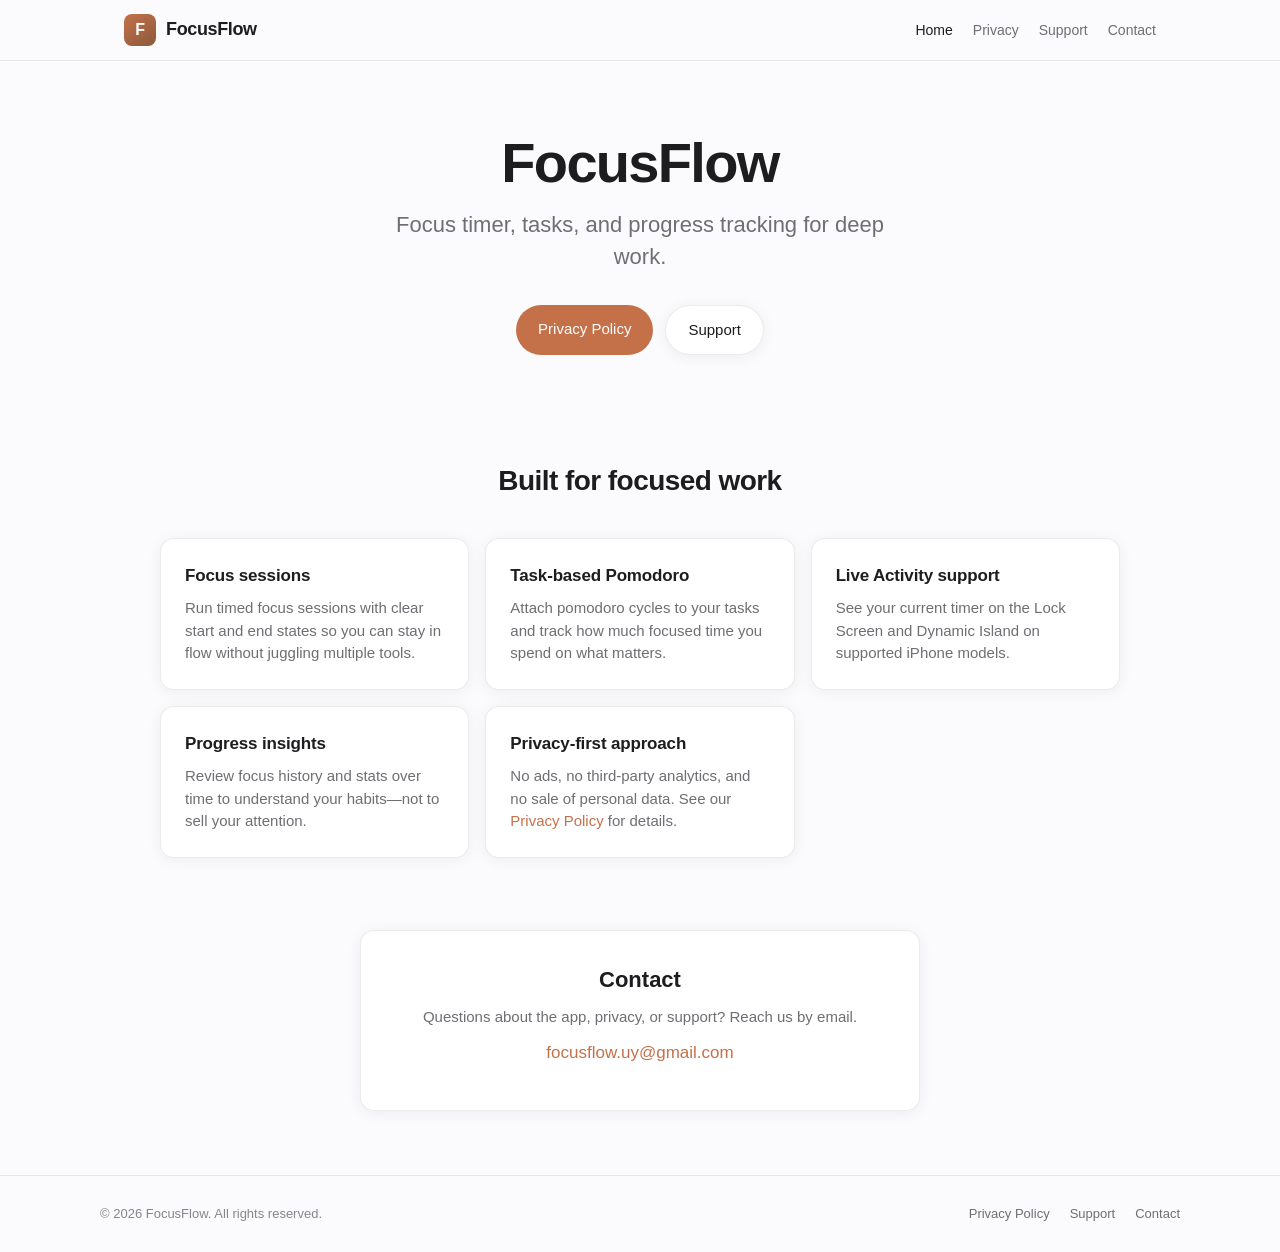
==== index.html @ f506c0c2 "Add FocusFlow public static website for GitHub Pages. Home, privacy, and support pages with shared C" ====
<!DOCTYPE html>
<html lang="en">
<head>
  <meta charset="UTF-8">
  <meta name="viewport" content="width=device-width, initial-scale=1.0">
  <meta name="description" content="FocusFlow — focus timer, tasks, and progress tracking for deep work.">
  <title>FocusFlow</title>
  <link rel="stylesheet" href="assets/style.css">
</head>
<body>
  <header class="site-header">
    <div class="header-inner">
      <a class="logo" href="index.html">
        <span class="logo-mark" aria-hidden="true">F</span>
        FocusFlow
      </a>
      <nav aria-label="Main">
        <ul>
          <li><a href="index.html" aria-current="page">Home</a></li>
          <li><a href="privacy.html">Privacy</a></li>
          <li><a href="support.html">Support</a></li>
          <li><a href="mailto:focusflow.uy@gmail.com">Contact</a></li>
        </ul>
      </nav>
    </div>
  </header>

  <main>
    <section class="hero container">
      <h1>FocusFlow</h1>
      <p class="tagline">Focus timer, tasks, and progress tracking for deep work.</p>
      <div class="hero-cta">
        <a class="btn btn-primary" href="privacy.html">Privacy Policy</a>
        <a class="btn btn-secondary" href="support.html">Support</a>
      </div>
    </section>

    <section class="section container" aria-labelledby="features-heading">
      <h2 id="features-heading" class="section-title">Built for focused work</h2>
      <div class="features">
        <article class="feature-card">
          <h3>Focus sessions</h3>
          <p>Run timed focus sessions with clear start and end states so you can stay in flow without juggling multiple tools.</p>
        </article>
        <article class="feature-card">
          <h3>Task-based Pomodoro</h3>
          <p>Attach pomodoro cycles to your tasks and track how much focused time you spend on what matters.</p>
        </article>
        <article class="feature-card">
          <h3>Live Activity support</h3>
          <p>See your current timer on the Lock Screen and Dynamic Island on supported iPhone models.</p>
        </article>
        <article class="feature-card">
          <h3>Progress insights</h3>
          <p>Review focus history and stats over time to understand your habits—not to sell your attention.</p>
        </article>
        <article class="feature-card">
          <h3>Privacy-first approach</h3>
          <p>No ads, no third-party analytics, and no sale of personal data. See our <a href="privacy.html">Privacy Policy</a> for details.</p>
        </article>
      </div>
    </section>

    <section class="container" aria-labelledby="contact-heading">
      <div class="contact-strip">
        <h2 id="contact-heading">Contact</h2>
        <p>Questions about the app, privacy, or support? Reach us by email.</p>
        <p class="email"><a href="mailto:focusflow.uy@gmail.com">focusflow.uy@gmail.com</a></p>
      </div>
    </section>
  </main>

  <footer class="site-footer">
    <div class="footer-inner">
      <p>© 2026 FocusFlow. All rights reserved.</p>
      <div class="footer-links">
        <a href="privacy.html">Privacy Policy</a>
        <a href="support.html">Support</a>
        <a href="mailto:focusflow.uy@gmail.com">Contact</a>
      </div>
    </div>
  </footer>
</body>
</html>
---- assets/style.css ----
/* FocusFlow — static site styles (system fonts, no external deps) */

:root {
  --bg: #fbfbfd;
  --bg-elevated: #ffffff;
  --text: #1d1d1f;
  --text-secondary: #6e6e73;
  --text-tertiary: #86868b;
  --accent: #c4714a;
  --accent-hover: #a85d3a;
  --border: rgba(0, 0, 0, 0.08);
  --shadow: 0 2px 16px rgba(0, 0, 0, 0.06);
  --radius: 14px;
  --max-width: 720px;
  --page-width: 1080px;
  --font: -apple-system, BlinkMacSystemFont, "SF Pro Text", "Segoe UI", Roboto, Helvetica, Arial, sans-serif;
  --font-display: -apple-system, BlinkMacSystemFont, "SF Pro Display", "Segoe UI", Roboto, Helvetica, Arial, sans-serif;
}

@media (prefers-color-scheme: dark) {
  :root {
    --bg: #000000;
    --bg-elevated: #1c1c1e;
    --text: #f5f5f7;
    --text-secondary: #a1a1a6;
    --text-tertiary: #6e6e73;
    --accent: #e8977a;
    --accent-hover: #f0a88a;
    --border: rgba(255, 255, 255, 0.1);
    --shadow: 0 2px 24px rgba(0, 0, 0, 0.4);
  }
}

*, *::before, *::after {
  box-sizing: border-box;
  margin: 0;
  padding: 0;
}

html {
  -webkit-text-size-adjust: 100%;
  scroll-behavior: smooth;
}

body {
  font-family: var(--font);
  font-size: 17px;
  line-height: 1.55;
  color: var(--text);
  background: var(--bg);
  min-height: 100vh;
  display: flex;
  flex-direction: column;
}

a {
  color: var(--accent);
  text-decoration: none;
}

a:hover {
  text-decoration: underline;
}

a:focus-visible {
  outline: 2px solid var(--accent);
  outline-offset: 3px;
  border-radius: 4px;
}

/* Header */
.site-header {
  position: sticky;
  top: 0;
  z-index: 100;
  background: color-mix(in srgb, var(--bg) 85%, transparent);
  backdrop-filter: saturate(180%) blur(20px);
  -webkit-backdrop-filter: saturate(180%) blur(20px);
  border-bottom: 1px solid var(--border);
}

.header-inner {
  max-width: var(--page-width);
  margin: 0 auto;
  padding: 14px 24px;
  display: flex;
  align-items: center;
  justify-content: space-between;
  gap: 16px;
}

.logo {
  display: flex;
  align-items: center;
  gap: 10px;
  font-family: var(--font-display);
  font-size: 18px;
  font-weight: 600;
  color: var(--text);
  text-decoration: none;
  letter-spacing: -0.02em;
}

.logo:hover {
  text-decoration: none;
  opacity: 0.85;
}

.logo-mark {
  width: 32px;
  height: 32px;
  border-radius: 8px;
  background: linear-gradient(145deg, var(--accent), #8b5a3c);
  display: flex;
  align-items: center;
  justify-content: center;
  color: #fff;
  font-size: 16px;
  font-weight: 700;
  flex-shrink: 0;
}

nav ul {
  list-style: none;
  display: flex;
  gap: 8px 20px;
  flex-wrap: wrap;
  justify-content: flex-end;
}

nav a {
  font-size: 14px;
  color: var(--text-secondary);
  text-decoration: none;
  padding: 6px 0;
}

nav a:hover,
nav a[aria-current="page"] {
  color: var(--text);
  text-decoration: none;
}

nav a[aria-current="page"] {
  font-weight: 500;
}

/* Main */
main {
  flex: 1;
  width: 100%;
}

.container {
  max-width: var(--page-width);
  margin: 0 auto;
  padding: 0 24px;
}

.container-narrow {
  max-width: var(--max-width);
  margin: 0 auto;
  padding: 0 24px;
}

/* Hero */
.hero {
  padding: 72px 0 56px;
  text-align: center;
}

.hero h1 {
  font-family: var(--font-display);
  font-size: clamp(40px, 8vw, 56px);
  font-weight: 700;
  letter-spacing: -0.03em;
  line-height: 1.08;
  margin-bottom: 16px;
}

.hero .tagline {
  font-size: clamp(19px, 3vw, 22px);
  color: var(--text-secondary);
  max-width: 520px;
  margin: 0 auto 32px;
  font-weight: 400;
  line-height: 1.45;
}

.hero-cta {
  display: flex;
  flex-wrap: wrap;
  gap: 12px;
  justify-content: center;
}

.btn {
  display: inline-block;
  padding: 12px 22px;
  border-radius: 980px;
  font-size: 15px;
  font-weight: 500;
  text-decoration: none;
  transition: background 0.2s, color 0.2s;
}

.btn-primary {
  background: var(--accent);
  color: #fff;
}

.btn-primary:hover {
  background: var(--accent-hover);
  text-decoration: none;
  color: #fff;
}

.btn-secondary {
  background: var(--bg-elevated);
  color: var(--text);
  border: 1px solid var(--border);
  box-shadow: var(--shadow);
}

.btn-secondary:hover {
  text-decoration: none;
  opacity: 0.9;
}

/* Feature grid */
.section {
  padding: 48px 0;
}

.section-title {
  font-family: var(--font-display);
  font-size: 28px;
  font-weight: 600;
  letter-spacing: -0.02em;
  text-align: center;
  margin-bottom: 36px;
}

.features {
  display: grid;
  grid-template-columns: repeat(auto-fit, minmax(260px, 1fr));
  gap: 16px;
  max-width: 960px;
  margin: 0 auto;
}

.feature-card {
  background: var(--bg-elevated);
  border: 1px solid var(--border);
  border-radius: var(--radius);
  padding: 24px;
  box-shadow: var(--shadow);
}

.feature-card h3 {
  font-family: var(--font-display);
  font-size: 17px;
  font-weight: 600;
  margin-bottom: 8px;
  letter-spacing: -0.01em;
}

.feature-card p {
  font-size: 15px;
  color: var(--text-secondary);
  line-height: 1.5;
}

/* Contact strip */
.contact-strip {
  margin: 24px auto 64px;
  max-width: 560px;
  text-align: center;
  padding: 32px 28px;
  background: var(--bg-elevated);
  border: 1px solid var(--border);
  border-radius: var(--radius);
  box-shadow: var(--shadow);
}

.contact-strip h2 {
  font-family: var(--font-display);
  font-size: 22px;
  font-weight: 600;
  margin-bottom: 8px;
}

.contact-strip p {
  color: var(--text-secondary);
  font-size: 15px;
  margin-bottom: 12px;
}

.contact-strip .email {
  font-size: 17px;
  font-weight: 500;
}

/* Legal / support content */
.page-header {
  padding: 56px 0 32px;
  border-bottom: 1px solid var(--border);
  margin-bottom: 40px;
}

.page-header h1 {
  font-family: var(--font-display);
  font-size: clamp(32px, 6vw, 40px);
  font-weight: 700;
  letter-spacing: -0.03em;
  margin-bottom: 8px;
}

.page-header .meta {
  font-size: 14px;
  color: var(--text-tertiary);
}

.legal-content {
  padding-bottom: 64px;
}

.legal-content h2 {
  font-family: var(--font-display);
  font-size: 22px;
  font-weight: 600;
  margin: 36px 0 12px;
  letter-spacing: -0.02em;
}

.legal-content h2:first-child {
  margin-top: 0;
}

.legal-content p,
.legal-content li {
  color: var(--text-secondary);
  font-size: 16px;
  margin-bottom: 12px;
}

.legal-content ul {
  margin: 0 0 16px 1.25em;
}

.legal-content li {
  margin-bottom: 8px;
}

.legal-content strong {
  color: var(--text);
  font-weight: 600;
}

.callout {
  background: var(--bg-elevated);
  border: 1px solid var(--border);
  border-left: 3px solid var(--accent);
  border-radius: 0 var(--radius) var(--radius) 0;
  padding: 16px 20px;
  margin: 20px 0;
}

.callout p {
  margin: 0;
  font-size: 15px;
}

/* Support topics */
.topic-list {
  list-style: none;
  margin: 0;
  padding: 0;
}

.topic-list li {
  background: var(--bg-elevated);
  border: 1px solid var(--border);
  border-radius: var(--radius);
  padding: 20px 22px;
  margin-bottom: 12px;
  box-shadow: var(--shadow);
}

.topic-list h3 {
  font-size: 17px;
  font-weight: 600;
  margin-bottom: 6px;
  color: var(--text);
}

.topic-list p {
  margin: 0;
  font-size: 15px;
}

/* Footer */
.site-footer {
  border-top: 1px solid var(--border);
  padding: 28px 24px;
  margin-top: auto;
}

.footer-inner {
  max-width: var(--page-width);
  margin: 0 auto;
  display: flex;
  flex-wrap: wrap;
  align-items: center;
  justify-content: space-between;
  gap: 16px;
  font-size: 13px;
  color: var(--text-tertiary);
}

.footer-links {
  display: flex;
  flex-wrap: wrap;
  gap: 8px 20px;
}

.footer-links a {
  color: var(--text-secondary);
  text-decoration: none;
  font-size: 13px;
}

.footer-links a:hover {
  color: var(--text);
  text-decoration: none;
}

@media (max-width: 600px) {
  .header-inner {
    flex-direction: column;
    align-items: flex-start;
  }

  nav ul {
    justify-content: flex-start;
  }

  .hero {
    padding: 48px 0 40px;
  }

  .footer-inner {
    flex-direction: column;
    align-items: flex-start;
  }
}
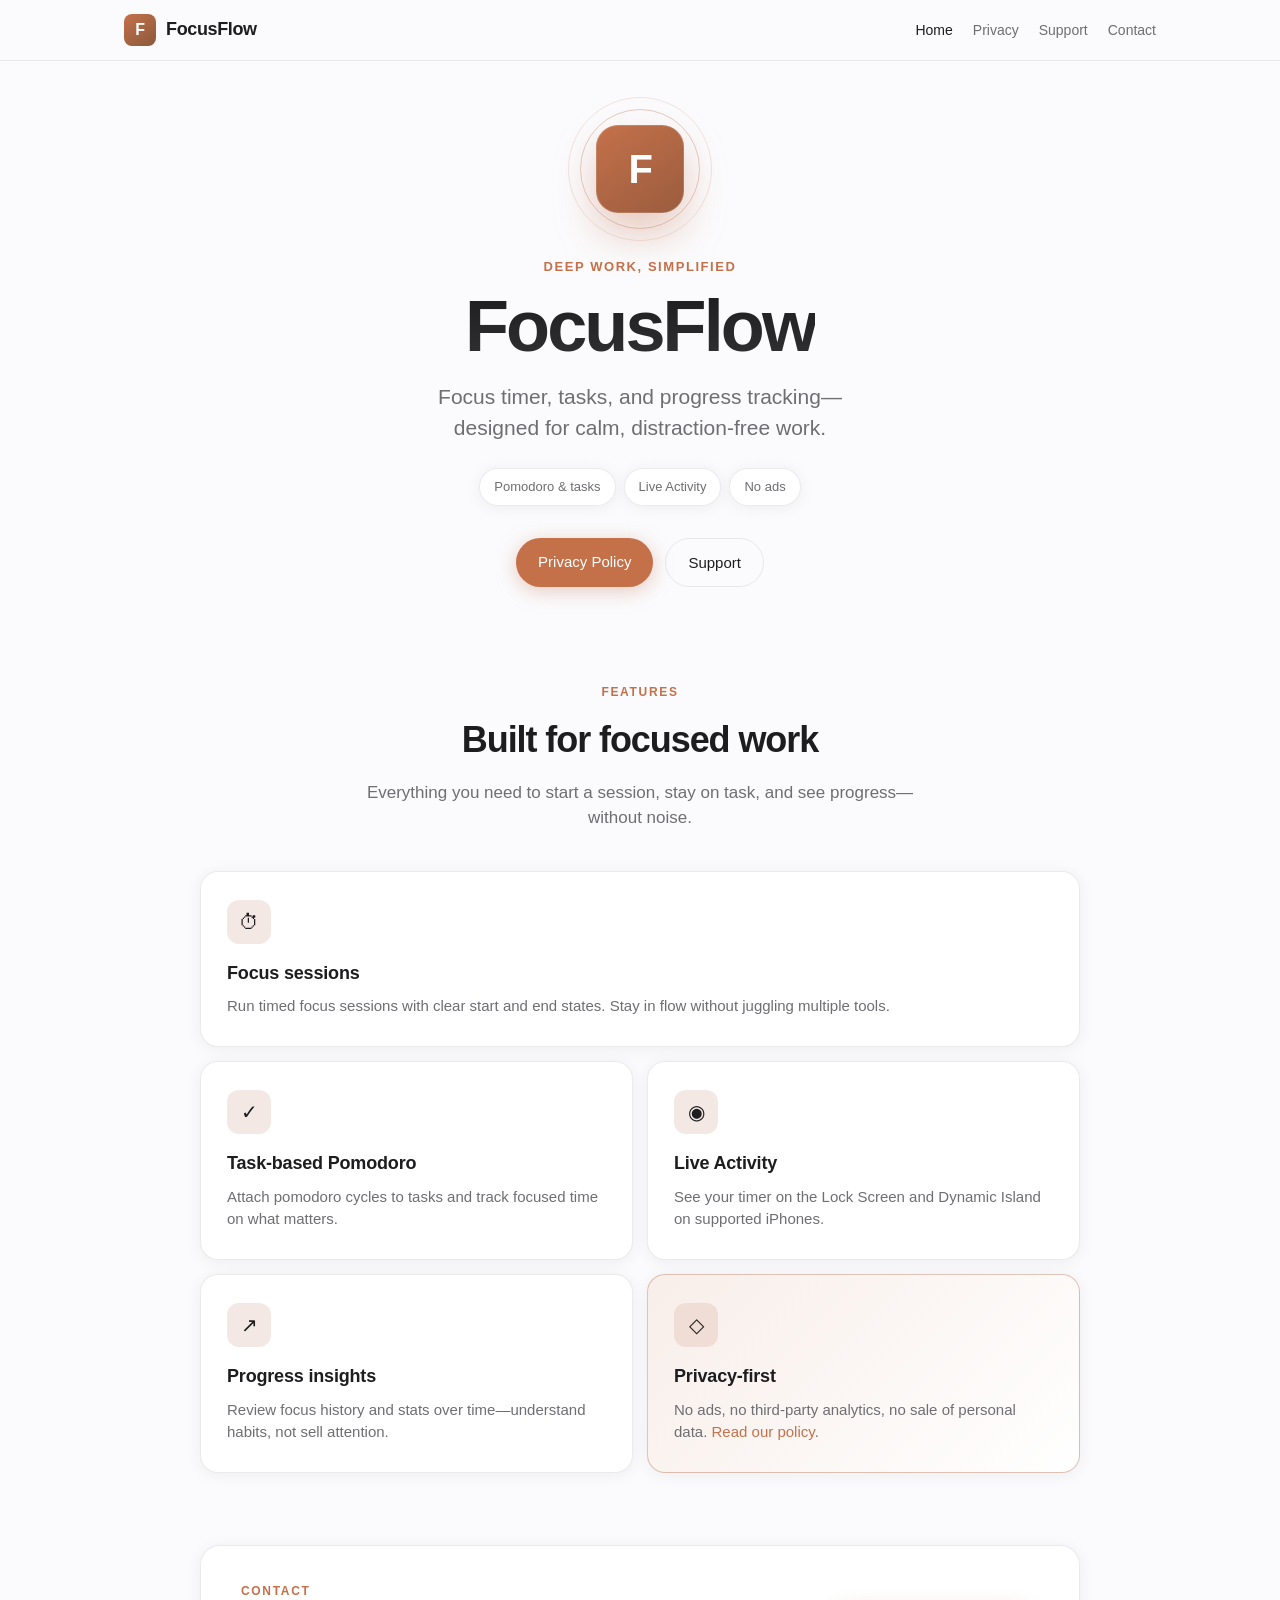
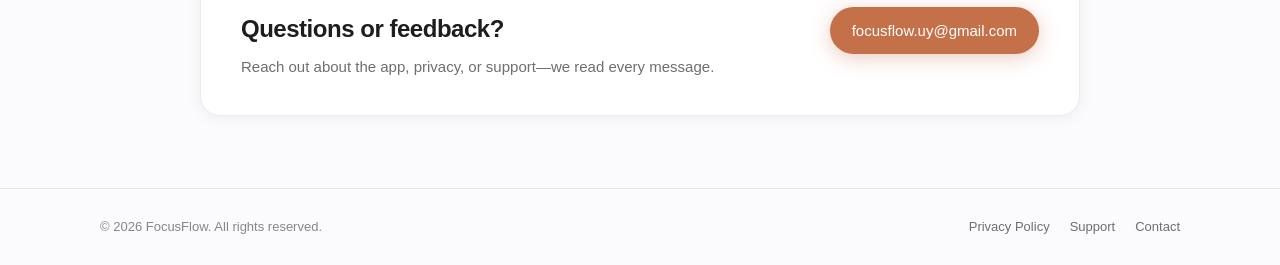
==== commit 41668a3b: "Refresh home page with modern hero, bento features, and contact banner. Co-authored-by: Cursor <curs" ====
--- a/index.html
+++ b/index.html
@@ -5,9 +5,9 @@
   <meta name="viewport" content="width=device-width, initial-scale=1.0">
   <meta name="description" content="FocusFlow — focus timer, tasks, and progress tracking for deep work.">
   <title>FocusFlow</title>
-  <link rel="stylesheet" href="assets/style.css">
+  <link rel="stylesheet" href="css/style.css">
 </head>
-<body>
+<body class="page-home">
   <header class="site-header">
     <div class="header-inner">
       <a class="logo" href="index.html">
@@ -26,46 +26,74 @@
   </header>
 
   <main>
-    <section class="hero container">
-      <h1>FocusFlow</h1>
-      <p class="tagline">Focus timer, tasks, and progress tracking for deep work.</p>
-      <div class="hero-cta">
-        <a class="btn btn-primary" href="privacy.html">Privacy Policy</a>
-        <a class="btn btn-secondary" href="support.html">Support</a>
+    <section class="hero-home" aria-labelledby="hero-heading">
+      <div class="hero-home__glow" aria-hidden="true"></div>
+      <div class="container hero-home__inner">
+        <div class="hero-home__visual" aria-hidden="true">
+          <div class="hero-app-icon">
+            <span>F</span>
+          </div>
+          <div class="hero-ring hero-ring--1"></div>
+          <div class="hero-ring hero-ring--2"></div>
+        </div>
+        <p class="hero-eyebrow">Deep work, simplified</p>
+        <h1 id="hero-heading" class="hero-home__title">FocusFlow</h1>
+        <p class="hero-home__tagline">Focus timer, tasks, and progress tracking—designed for calm, distraction-free work.</p>
+        <div class="hero-pills" role="list">
+          <span class="hero-pill" role="listitem">Pomodoro &amp; tasks</span>
+          <span class="hero-pill" role="listitem">Live Activity</span>
+          <span class="hero-pill" role="listitem">No ads</span>
+        </div>
+        <div class="hero-cta">
+          <a class="btn btn-primary" href="privacy.html">Privacy Policy</a>
+          <a class="btn btn-ghost" href="support.html">Support</a>
+        </div>
       </div>
     </section>
 
-    <section class="section container" aria-labelledby="features-heading">
-      <h2 id="features-heading" class="section-title">Built for focused work</h2>
-      <div class="features">
-        <article class="feature-card">
+    <section class="section-home container" aria-labelledby="features-heading">
+      <div class="section-home__intro">
+        <p class="section-label">Features</p>
+        <h2 id="features-heading" class="section-title-home">Built for focused work</h2>
+        <p class="section-lead">Everything you need to start a session, stay on task, and see progress—without noise.</p>
+      </div>
+      <div class="features-bento">
+        <article class="feature-card feature-card--large">
+          <span class="feature-icon" aria-hidden="true">⏱</span>
           <h3>Focus sessions</h3>
-          <p>Run timed focus sessions with clear start and end states so you can stay in flow without juggling multiple tools.</p>
+          <p>Run timed focus sessions with clear start and end states. Stay in flow without juggling multiple tools.</p>
         </article>
         <article class="feature-card">
+          <span class="feature-icon" aria-hidden="true">✓</span>
           <h3>Task-based Pomodoro</h3>
-          <p>Attach pomodoro cycles to your tasks and track how much focused time you spend on what matters.</p>
+          <p>Attach pomodoro cycles to tasks and track focused time on what matters.</p>
         </article>
         <article class="feature-card">
-          <h3>Live Activity support</h3>
-          <p>See your current timer on the Lock Screen and Dynamic Island on supported iPhone models.</p>
+          <span class="feature-icon" aria-hidden="true">◉</span>
+          <h3>Live Activity</h3>
+          <p>See your timer on the Lock Screen and Dynamic Island on supported iPhones.</p>
         </article>
         <article class="feature-card">
+          <span class="feature-icon" aria-hidden="true">↗</span>
           <h3>Progress insights</h3>
-          <p>Review focus history and stats over time to understand your habits—not to sell your attention.</p>
+          <p>Review focus history and stats over time—understand habits, not sell attention.</p>
         </article>
-        <article class="feature-card">
-          <h3>Privacy-first approach</h3>
-          <p>No ads, no third-party analytics, and no sale of personal data. See our <a href="privacy.html">Privacy Policy</a> for details.</p>
+        <article class="feature-card feature-card--accent">
+          <span class="feature-icon" aria-hidden="true">◇</span>
+          <h3>Privacy-first</h3>
+          <p>No ads, no third-party analytics, no sale of personal data. <a href="privacy.html">Read our policy</a>.</p>
         </article>
       </div>
     </section>
 
     <section class="container" aria-labelledby="contact-heading">
-      <div class="contact-strip">
-        <h2 id="contact-heading">Contact</h2>
-        <p>Questions about the app, privacy, or support? Reach us by email.</p>
-        <p class="email"><a href="mailto:focusflow.uy@gmail.com">focusflow.uy@gmail.com</a></p>
+      <div class="contact-banner">
+        <div class="contact-banner__text">
+          <p class="section-label">Contact</p>
+          <h2 id="contact-heading">Questions or feedback?</h2>
+          <p>Reach out about the app, privacy, or support—we read every message.</p>
+        </div>
+        <a class="btn btn-primary contact-banner__btn" href="mailto:focusflow.uy@gmail.com">focusflow.uy@gmail.com</a>
       </div>
     </section>
   </main>
--- a/css/style.css
+++ b/css/style.css
@@ -0,0 +1,881 @@
+/* FocusFlow — static site styles (system fonts, no external deps) */
+
+:root {
+  --bg: #fbfbfd;
+  --bg-elevated: #ffffff;
+  --text: #1d1d1f;
+  --text-secondary: #6e6e73;
+  --text-tertiary: #86868b;
+  --accent: #c4714a;
+  --accent-hover: #a85d3a;
+  --border: rgba(0, 0, 0, 0.08);
+  --shadow: 0 2px 16px rgba(0, 0, 0, 0.06);
+  --radius: 14px;
+  --max-width: 720px;
+  --page-width: 1080px;
+  --font: -apple-system, BlinkMacSystemFont, "SF Pro Text", "Segoe UI", Roboto, Helvetica, Arial, sans-serif;
+  --font-display: -apple-system, BlinkMacSystemFont, "SF Pro Display", "Segoe UI", Roboto, Helvetica, Arial, sans-serif;
+}
+
+@media (prefers-color-scheme: dark) {
+  :root {
+    --bg: #000000;
+    --bg-elevated: #1c1c1e;
+    --text: #f5f5f7;
+    --text-secondary: #a1a1a6;
+    --text-tertiary: #6e6e73;
+    --accent: #e8977a;
+    --accent-hover: #f0a88a;
+    --border: rgba(255, 255, 255, 0.1);
+    --shadow: 0 2px 24px rgba(0, 0, 0, 0.4);
+  }
+}
+
+*, *::before, *::after {
+  box-sizing: border-box;
+  margin: 0;
+  padding: 0;
+}
+
+html {
+  -webkit-text-size-adjust: 100%;
+  scroll-behavior: smooth;
+}
+
+body {
+  font-family: var(--font);
+  font-size: 17px;
+  line-height: 1.55;
+  color: var(--text);
+  background: var(--bg);
+  min-height: 100vh;
+  display: flex;
+  flex-direction: column;
+}
+
+a {
+  color: var(--accent);
+  text-decoration: none;
+}
+
+a:hover {
+  text-decoration: underline;
+}
+
+a:focus-visible {
+  outline: 2px solid var(--accent);
+  outline-offset: 3px;
+  border-radius: 4px;
+}
+
+/* Header */
+.site-header {
+  position: sticky;
+  top: 0;
+  z-index: 100;
+  background: color-mix(in srgb, var(--bg) 85%, transparent);
+  backdrop-filter: saturate(180%) blur(20px);
+  -webkit-backdrop-filter: saturate(180%) blur(20px);
+  border-bottom: 1px solid var(--border);
+}
+
+.header-inner {
+  max-width: var(--page-width);
+  margin: 0 auto;
+  padding: 14px 24px;
+  display: flex;
+  align-items: center;
+  justify-content: space-between;
+  gap: 16px;
+}
+
+.logo {
+  display: flex;
+  align-items: center;
+  gap: 10px;
+  font-family: var(--font-display);
+  font-size: 18px;
+  font-weight: 600;
+  color: var(--text);
+  text-decoration: none;
+  letter-spacing: -0.02em;
+}
+
+.logo:hover {
+  text-decoration: none;
+  opacity: 0.85;
+}
+
+.logo-mark {
+  width: 32px;
+  height: 32px;
+  border-radius: 8px;
+  background: linear-gradient(145deg, var(--accent), #8b5a3c);
+  display: flex;
+  align-items: center;
+  justify-content: center;
+  color: #fff;
+  font-size: 16px;
+  font-weight: 700;
+  flex-shrink: 0;
+}
+
+nav ul {
+  list-style: none;
+  display: flex;
+  gap: 8px 20px;
+  flex-wrap: wrap;
+  justify-content: flex-end;
+}
+
+nav a {
+  font-size: 14px;
+  color: var(--text-secondary);
+  text-decoration: none;
+  padding: 6px 0;
+}
+
+nav a:hover,
+nav a[aria-current="page"] {
+  color: var(--text);
+  text-decoration: none;
+}
+
+nav a[aria-current="page"] {
+  font-weight: 500;
+}
+
+/* Main */
+main {
+  flex: 1;
+  width: 100%;
+}
+
+.container {
+  max-width: var(--page-width);
+  margin: 0 auto;
+  padding: 0 24px;
+}
+
+.container-narrow {
+  max-width: var(--max-width);
+  margin: 0 auto;
+  padding: 0 24px;
+}
+
+/* Hero */
+.hero {
+  padding: 72px 0 56px;
+  text-align: center;
+}
+
+.hero h1 {
+  font-family: var(--font-display);
+  font-size: clamp(40px, 8vw, 56px);
+  font-weight: 700;
+  letter-spacing: -0.03em;
+  line-height: 1.08;
+  margin-bottom: 16px;
+}
+
+.hero .tagline {
+  font-size: clamp(19px, 3vw, 22px);
+  color: var(--text-secondary);
+  max-width: 520px;
+  margin: 0 auto 32px;
+  font-weight: 400;
+  line-height: 1.45;
+}
+
+.hero-cta {
+  display: flex;
+  flex-wrap: wrap;
+  gap: 12px;
+  justify-content: center;
+}
+
+.btn {
+  display: inline-block;
+  padding: 12px 22px;
+  border-radius: 980px;
+  font-size: 15px;
+  font-weight: 500;
+  text-decoration: none;
+  transition: background 0.2s, color 0.2s;
+}
+
+.btn-primary {
+  background: var(--accent);
+  color: #fff;
+}
+
+.btn-primary:hover {
+  background: var(--accent-hover);
+  text-decoration: none;
+  color: #fff;
+}
+
+.btn-secondary {
+  background: var(--bg-elevated);
+  color: var(--text);
+  border: 1px solid var(--border);
+  box-shadow: var(--shadow);
+}
+
+.btn-secondary:hover {
+  text-decoration: none;
+  opacity: 0.9;
+}
+
+/* Feature grid */
+.section {
+  padding: 48px 0;
+}
+
+.section-title {
+  font-family: var(--font-display);
+  font-size: 28px;
+  font-weight: 600;
+  letter-spacing: -0.02em;
+  text-align: center;
+  margin-bottom: 36px;
+}
+
+.features {
+  display: grid;
+  grid-template-columns: repeat(auto-fit, minmax(260px, 1fr));
+  gap: 16px;
+  max-width: 960px;
+  margin: 0 auto;
+}
+
+.feature-card {
+  background: var(--bg-elevated);
+  border: 1px solid var(--border);
+  border-radius: var(--radius);
+  padding: 24px;
+  box-shadow: var(--shadow);
+}
+
+.feature-card h3 {
+  font-family: var(--font-display);
+  font-size: 17px;
+  font-weight: 600;
+  margin-bottom: 8px;
+  letter-spacing: -0.01em;
+}
+
+.feature-card p {
+  font-size: 15px;
+  color: var(--text-secondary);
+  line-height: 1.5;
+}
+
+/* Contact strip */
+.contact-strip {
+  margin: 24px auto 64px;
+  max-width: 560px;
+  text-align: center;
+  padding: 32px 28px;
+  background: var(--bg-elevated);
+  border: 1px solid var(--border);
+  border-radius: var(--radius);
+  box-shadow: var(--shadow);
+}
+
+.contact-strip h2 {
+  font-family: var(--font-display);
+  font-size: 22px;
+  font-weight: 600;
+  margin-bottom: 8px;
+}
+
+.contact-strip p {
+  color: var(--text-secondary);
+  font-size: 15px;
+  margin-bottom: 12px;
+}
+
+.contact-strip .email {
+  font-size: 17px;
+  font-weight: 500;
+}
+
+/* Legal / support content */
+.page-header {
+  padding: 56px 0 32px;
+  border-bottom: 1px solid var(--border);
+  margin-bottom: 40px;
+}
+
+.page-header h1 {
+  font-family: var(--font-display);
+  font-size: clamp(32px, 6vw, 40px);
+  font-weight: 700;
+  letter-spacing: -0.03em;
+  margin-bottom: 8px;
+}
+
+.page-header .meta {
+  font-size: 14px;
+  color: var(--text-tertiary);
+}
+
+.legal-content {
+  padding-bottom: 64px;
+}
+
+.legal-content h2 {
+  font-family: var(--font-display);
+  font-size: 22px;
+  font-weight: 600;
+  margin: 36px 0 12px;
+  letter-spacing: -0.02em;
+}
+
+.legal-content h2:first-child {
+  margin-top: 0;
+}
+
+.legal-content p,
+.legal-content li {
+  color: var(--text-secondary);
+  font-size: 16px;
+  margin-bottom: 12px;
+}
+
+.legal-content ul {
+  margin: 0 0 16px 1.25em;
+}
+
+.legal-content li {
+  margin-bottom: 8px;
+}
+
+.legal-content strong {
+  color: var(--text);
+  font-weight: 600;
+}
+
+.callout {
+  background: var(--bg-elevated);
+  border: 1px solid var(--border);
+  border-left: 3px solid var(--accent);
+  border-radius: 0 var(--radius) var(--radius) 0;
+  padding: 16px 20px;
+  margin: 20px 0;
+}
+
+.callout p {
+  margin: 0;
+  font-size: 15px;
+}
+
+.section-num {
+  font-size: 11px;
+  font-weight: 600;
+  letter-spacing: 0.14em;
+  text-transform: uppercase;
+  color: var(--accent);
+  margin-bottom: 6px;
+}
+
+.page-header .subtitle {
+  font-size: 17px;
+  color: var(--text-secondary);
+  font-weight: 400;
+  margin-top: 4px;
+}
+
+/* Bilingual privacy — CSS-only language toggle */
+.lang-switcher input[type="radio"] {
+  position: absolute;
+  width: 1px;
+  height: 1px;
+  padding: 0;
+  margin: -1px;
+  overflow: hidden;
+  clip: rect(0, 0, 0, 0);
+  white-space: nowrap;
+  border: 0;
+}
+
+.lang-switch-labels {
+  display: flex;
+  justify-content: center;
+  gap: 0;
+  margin-bottom: 40px;
+}
+
+.lang-switch-labels label {
+  padding: 10px 28px;
+  border: 1px solid var(--border);
+  background: var(--bg-elevated);
+  cursor: pointer;
+  font-size: 14px;
+  color: var(--text-secondary);
+  transition: background 0.2s, color 0.2s, border-color 0.2s;
+}
+
+.lang-switch-labels label:first-of-type {
+  border-radius: 980px 0 0 980px;
+}
+
+.lang-switch-labels label:last-of-type {
+  border-radius: 0 980px 980px 0;
+  border-left: none;
+}
+
+#lang-tr:checked ~ .lang-switch-labels label[for="lang-tr"],
+#lang-en:checked ~ .lang-switch-labels label[for="lang-en"] {
+  background: var(--accent);
+  border-color: var(--accent);
+  color: #fff;
+}
+
+.lang-switcher .lang-panel-en {
+  display: none;
+}
+
+.lang-switcher #lang-en:checked ~ .lang-panel-tr {
+  display: none;
+}
+
+.lang-switcher #lang-en:checked ~ .lang-panel-en {
+  display: block;
+}
+
+/* Support topics */
+.topic-list {
+  list-style: none;
+  margin: 0;
+  padding: 0;
+}
+
+.topic-list li {
+  background: var(--bg-elevated);
+  border: 1px solid var(--border);
+  border-radius: var(--radius);
+  padding: 20px 22px;
+  margin-bottom: 12px;
+  box-shadow: var(--shadow);
+}
+
+.topic-list h3 {
+  font-size: 17px;
+  font-weight: 600;
+  margin-bottom: 6px;
+  color: var(--text);
+}
+
+.topic-list p {
+  margin: 0;
+  font-size: 15px;
+}
+
+/* Footer */
+.site-footer {
+  border-top: 1px solid var(--border);
+  padding: 28px 24px;
+  margin-top: auto;
+}
+
+.footer-inner {
+  max-width: var(--page-width);
+  margin: 0 auto;
+  display: flex;
+  flex-wrap: wrap;
+  align-items: center;
+  justify-content: space-between;
+  gap: 16px;
+  font-size: 13px;
+  color: var(--text-tertiary);
+}
+
+.footer-links {
+  display: flex;
+  flex-wrap: wrap;
+  gap: 8px 20px;
+}
+
+.footer-links a {
+  color: var(--text-secondary);
+  text-decoration: none;
+  font-size: 13px;
+}
+
+.footer-links a:hover {
+  color: var(--text);
+  text-decoration: none;
+}
+
+@media (max-width: 600px) {
+  .header-inner {
+    flex-direction: column;
+    align-items: flex-start;
+  }
+
+  nav ul {
+    justify-content: flex-start;
+  }
+
+  .hero {
+    padding: 48px 0 40px;
+  }
+
+  .footer-inner {
+    flex-direction: column;
+    align-items: flex-start;
+  }
+}
+
+/* ——— Home page ——— */
+.page-home {
+  --hero-glow: rgba(196, 113, 74, 0.35);
+  --card-hover: rgba(196, 113, 74, 0.08);
+}
+
+@media (prefers-color-scheme: dark) {
+  .page-home {
+    --hero-glow: rgba(232, 151, 122, 0.25);
+    --card-hover: rgba(232, 151, 122, 0.1);
+  }
+}
+
+.hero-home {
+  position: relative;
+  padding: 48px 0 72px;
+  overflow: hidden;
+  text-align: center;
+}
+
+.hero-home__glow {
+  position: absolute;
+  inset: -40% -20% auto;
+  height: 70%;
+  background:
+    radial-gradient(ellipse 60% 50% at 50% 0%, var(--hero-glow), transparent 70%),
+    radial-gradient(ellipse 40% 30% at 80% 20%, rgba(196, 113, 74, 0.12), transparent 60%);
+  pointer-events: none;
+}
+
+.hero-home__inner {
+  position: relative;
+  z-index: 1;
+  display: flex;
+  flex-direction: column;
+  align-items: center;
+}
+
+.hero-home__visual {
+  position: relative;
+  width: 120px;
+  height: 120px;
+  margin-bottom: 28px;
+}
+
+.hero-app-icon {
+  position: absolute;
+  inset: 50%;
+  width: 88px;
+  height: 88px;
+  margin: -44px 0 0 -44px;
+  left: 50%;
+  border-radius: 22px;
+  background: linear-gradient(145deg, var(--accent) 0%, #9a5c3e 100%);
+  box-shadow:
+    0 20px 40px rgba(196, 113, 74, 0.35),
+    0 0 0 1px rgba(255, 255, 255, 0.15) inset;
+  display: flex;
+  align-items: center;
+  justify-content: center;
+  z-index: 2;
+}
+
+.hero-app-icon span {
+  font-family: var(--font-display);
+  font-size: 40px;
+  font-weight: 700;
+  color: #fff;
+  letter-spacing: -0.04em;
+}
+
+.hero-ring {
+  position: absolute;
+  inset: 0;
+  border-radius: 50%;
+  border: 1px solid color-mix(in srgb, var(--accent) 35%, transparent);
+}
+
+.hero-ring--1 {
+  animation: hero-pulse 4s ease-in-out infinite;
+}
+
+.hero-ring--2 {
+  inset: -12px;
+  opacity: 0.5;
+  animation: hero-pulse 4s ease-in-out infinite 0.6s;
+}
+
+@keyframes hero-pulse {
+  0%, 100% { transform: scale(1); opacity: 0.6; }
+  50% { transform: scale(1.06); opacity: 1; }
+}
+
+@media (prefers-reduced-motion: reduce) {
+  .hero-ring--1,
+  .hero-ring--2 {
+    animation: none;
+  }
+}
+
+.hero-eyebrow {
+  font-size: 13px;
+  font-weight: 600;
+  letter-spacing: 0.12em;
+  text-transform: uppercase;
+  color: var(--accent);
+  margin-bottom: 12px;
+}
+
+.hero-home__title {
+  font-family: var(--font-display);
+  font-size: clamp(48px, 10vw, 72px);
+  font-weight: 700;
+  letter-spacing: -0.04em;
+  line-height: 1.05;
+  margin-bottom: 16px;
+  background: linear-gradient(180deg, var(--text) 0%, color-mix(in srgb, var(--text) 75%, var(--text-secondary)) 100%);
+  -webkit-background-clip: text;
+  background-clip: text;
+  -webkit-text-fill-color: transparent;
+}
+
+@supports not (background-clip: text) {
+  .hero-home__title {
+    -webkit-text-fill-color: unset;
+    background: none;
+    color: var(--text);
+  }
+}
+
+.hero-home__tagline {
+  font-size: clamp(18px, 2.5vw, 21px);
+  color: var(--text-secondary);
+  max-width: 480px;
+  line-height: 1.5;
+  margin-bottom: 24px;
+  font-weight: 400;
+}
+
+.hero-pills {
+  display: flex;
+  flex-wrap: wrap;
+  gap: 8px;
+  justify-content: center;
+  margin-bottom: 32px;
+  list-style: none;
+  padding: 0;
+}
+
+.hero-pill {
+  font-size: 13px;
+  font-weight: 500;
+  color: var(--text-secondary);
+  padding: 8px 14px;
+  border-radius: 980px;
+  background: var(--bg-elevated);
+  border: 1px solid var(--border);
+  box-shadow: var(--shadow);
+}
+
+.btn-ghost {
+  background: transparent;
+  color: var(--text);
+  border: 1px solid var(--border);
+}
+
+.btn-ghost:hover {
+  background: var(--bg-elevated);
+  text-decoration: none;
+  border-color: color-mix(in srgb, var(--accent) 40%, var(--border));
+}
+
+.btn-primary {
+  box-shadow: 0 4px 20px rgba(196, 113, 74, 0.35);
+}
+
+.btn-primary:hover {
+  transform: translateY(-1px);
+  box-shadow: 0 8px 28px rgba(196, 113, 74, 0.4);
+}
+
+.btn {
+  transition: background 0.2s, color 0.2s, transform 0.2s, box-shadow 0.2s, border-color 0.2s;
+}
+
+@media (prefers-reduced-motion: reduce) {
+  .btn-primary:hover {
+    transform: none;
+  }
+}
+
+.section-home {
+  padding: 24px 0 56px;
+}
+
+.section-home__intro {
+  text-align: center;
+  max-width: 560px;
+  margin: 0 auto 40px;
+}
+
+.section-label {
+  font-size: 12px;
+  font-weight: 600;
+  letter-spacing: 0.14em;
+  text-transform: uppercase;
+  color: var(--accent);
+  margin-bottom: 10px;
+}
+
+.section-title-home {
+  font-family: var(--font-display);
+  font-size: clamp(28px, 5vw, 36px);
+  font-weight: 700;
+  letter-spacing: -0.03em;
+  margin-bottom: 12px;
+}
+
+.section-lead {
+  font-size: 17px;
+  color: var(--text-secondary);
+  line-height: 1.5;
+}
+
+.features-bento {
+  display: grid;
+  grid-template-columns: repeat(2, 1fr);
+  gap: 14px;
+  max-width: 880px;
+  margin: 0 auto;
+}
+
+.features-bento .feature-card {
+  text-align: left;
+  padding: 28px 26px;
+  border-radius: 18px;
+  transition: transform 0.25s ease, box-shadow 0.25s ease, border-color 0.25s ease;
+}
+
+.features-bento .feature-card:hover {
+  transform: translateY(-3px);
+  box-shadow: 0 12px 32px rgba(0, 0, 0, 0.08);
+  border-color: color-mix(in srgb, var(--accent) 25%, var(--border));
+}
+
+@media (prefers-color-scheme: dark) {
+  .features-bento .feature-card:hover {
+    box-shadow: 0 12px 40px rgba(0, 0, 0, 0.35);
+  }
+}
+
+@media (prefers-reduced-motion: reduce) {
+  .features-bento .feature-card:hover {
+    transform: none;
+  }
+}
+
+.feature-card--large {
+  grid-column: 1 / -1;
+}
+
+.feature-card--accent {
+  background: linear-gradient(135deg, color-mix(in srgb, var(--accent) 12%, var(--bg-elevated)), var(--bg-elevated));
+  border-color: color-mix(in srgb, var(--accent) 30%, var(--border));
+}
+
+.feature-icon {
+  display: flex;
+  align-items: center;
+  justify-content: center;
+  width: 44px;
+  height: 44px;
+  border-radius: 12px;
+  background: color-mix(in srgb, var(--accent) 14%, var(--bg));
+  font-size: 20px;
+  margin-bottom: 16px;
+  line-height: 1;
+}
+
+.feature-card--accent .feature-icon {
+  background: color-mix(in srgb, var(--accent) 22%, var(--bg));
+}
+
+.features-bento .feature-card h3 {
+  font-size: 18px;
+  margin-bottom: 8px;
+}
+
+.features-bento .feature-card p {
+  font-size: 15px;
+}
+
+.contact-banner {
+  display: flex;
+  flex-wrap: wrap;
+  align-items: center;
+  justify-content: space-between;
+  gap: 24px;
+  margin: 16px auto 72px;
+  padding: 36px 40px;
+  max-width: 880px;
+  background: var(--bg-elevated);
+  border: 1px solid var(--border);
+  border-radius: 20px;
+  box-shadow: var(--shadow);
+}
+
+.contact-banner__text h2 {
+  font-family: var(--font-display);
+  font-size: 24px;
+  font-weight: 600;
+  letter-spacing: -0.02em;
+  margin-bottom: 8px;
+}
+
+.contact-banner__text p:last-child {
+  color: var(--text-secondary);
+  font-size: 15px;
+  margin: 0;
+}
+
+.contact-banner__btn {
+  flex-shrink: 0;
+  white-space: nowrap;
+}
+
+@media (max-width: 720px) {
+  .features-bento {
+    grid-template-columns: 1fr;
+  }
+
+  .feature-card--large {
+    grid-column: auto;
+  }
+
+  .contact-banner {
+    flex-direction: column;
+    align-items: flex-start;
+    padding: 28px 24px;
+  }
+
+  .contact-banner__btn {
+    width: 100%;
+    text-align: center;
+  }
+
+  .hero-home {
+    padding: 32px 0 56px;
+  }
+}
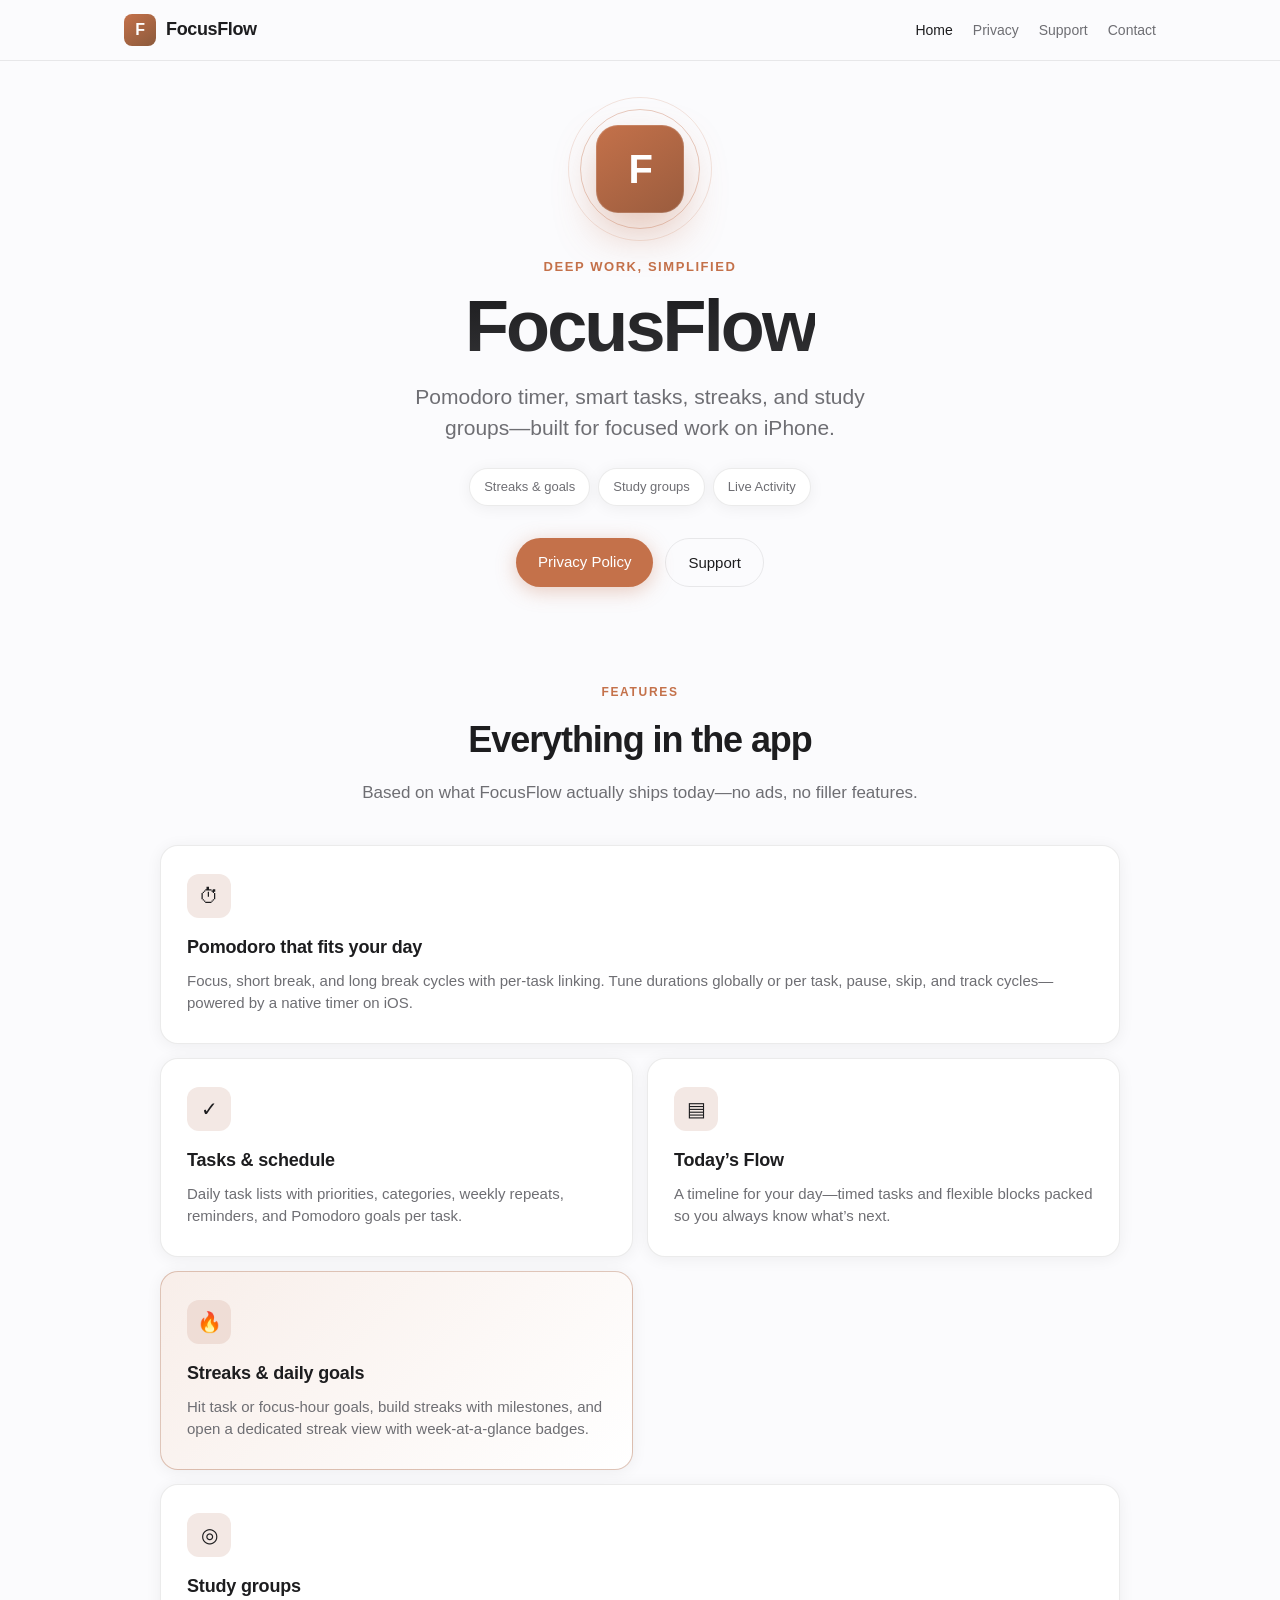
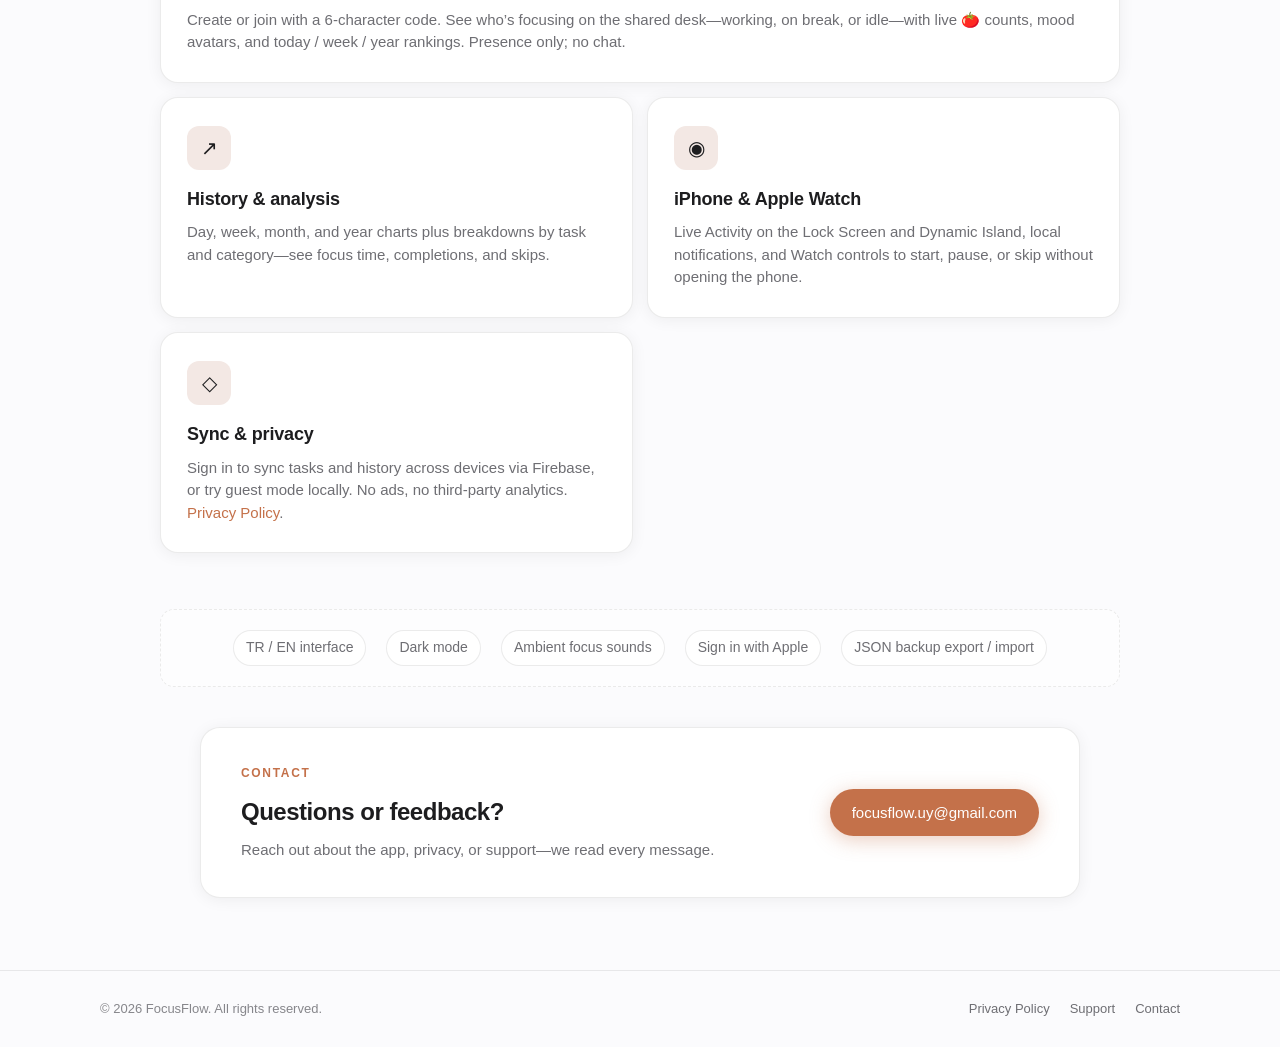
==== commit 62894b01: "Update homepage and support copy to match real app features. Add streaks, study groups, Today's Flow" ====
--- a/index.html
+++ b/index.html
@@ -3,7 +3,7 @@
 <head>
   <meta charset="UTF-8">
   <meta name="viewport" content="width=device-width, initial-scale=1.0">
-  <meta name="description" content="FocusFlow — focus timer, tasks, and progress tracking for deep work.">
+  <meta name="description" content="FocusFlow — Pomodoro timer, tasks, streaks, study groups, and focus analytics for deep work.">
   <title>FocusFlow</title>
   <link rel="stylesheet" href="css/style.css">
 </head>
@@ -38,11 +38,11 @@
         </div>
         <p class="hero-eyebrow">Deep work, simplified</p>
         <h1 id="hero-heading" class="hero-home__title">FocusFlow</h1>
-        <p class="hero-home__tagline">Focus timer, tasks, and progress tracking—designed for calm, distraction-free work.</p>
+        <p class="hero-home__tagline">Pomodoro timer, smart tasks, streaks, and study groups—built for focused work on iPhone.</p>
         <div class="hero-pills" role="list">
-          <span class="hero-pill" role="listitem">Pomodoro &amp; tasks</span>
+          <span class="hero-pill" role="listitem">Streaks &amp; goals</span>
+          <span class="hero-pill" role="listitem">Study groups</span>
           <span class="hero-pill" role="listitem">Live Activity</span>
-          <span class="hero-pill" role="listitem">No ads</span>
         </div>
         <div class="hero-cta">
           <a class="btn btn-primary" href="privacy.html">Privacy Policy</a>
@@ -54,35 +54,63 @@
     <section class="section-home container" aria-labelledby="features-heading">
       <div class="section-home__intro">
         <p class="section-label">Features</p>
-        <h2 id="features-heading" class="section-title-home">Built for focused work</h2>
-        <p class="section-lead">Everything you need to start a session, stay on task, and see progress—without noise.</p>
+        <h2 id="features-heading" class="section-title-home">Everything in the app</h2>
+        <p class="section-lead">Based on what FocusFlow actually ships today—no ads, no filler features.</p>
       </div>
-      <div class="features-bento">
+      <div class="features-bento features-bento--six">
         <article class="feature-card feature-card--large">
           <span class="feature-icon" aria-hidden="true">⏱</span>
-          <h3>Focus sessions</h3>
-          <p>Run timed focus sessions with clear start and end states. Stay in flow without juggling multiple tools.</p>
+          <h3>Pomodoro that fits your day</h3>
+          <p>Focus, short break, and long break cycles with per-task linking. Tune durations globally or per task, pause, skip, and track cycles—powered by a native timer on iOS.</p>
         </article>
         <article class="feature-card">
           <span class="feature-icon" aria-hidden="true">✓</span>
-          <h3>Task-based Pomodoro</h3>
-          <p>Attach pomodoro cycles to tasks and track focused time on what matters.</p>
+          <h3>Tasks &amp; schedule</h3>
+          <p>Daily task lists with priorities, categories, weekly repeats, reminders, and Pomodoro goals per task.</p>
+        </article>
+        <article class="feature-card">
+          <span class="feature-icon" aria-hidden="true">▤</span>
+          <h3>Today’s Flow</h3>
+          <p>A timeline for your day—timed tasks and flexible blocks packed so you always know what’s next.</p>
+        </article>
+        <article class="feature-card feature-card--accent">
+          <span class="feature-icon" aria-hidden="true">🔥</span>
+          <h3>Streaks &amp; daily goals</h3>
+          <p>Hit task or focus-hour goals, build streaks with milestones, and open a dedicated streak view with week-at-a-glance badges.</p>
+        </article>
+        <article class="feature-card feature-card--large">
+          <span class="feature-icon" aria-hidden="true">◎</span>
+          <h3>Study groups</h3>
+          <p>Create or join with a 6-character code. See who’s focusing on the shared desk—working, on break, or idle—with live 🍅 counts, mood avatars, and today / week / year rankings. Presence only; no chat.</p>
+        </article>
+        <article class="feature-card">
+          <span class="feature-icon" aria-hidden="true">↗</span>
+          <h3>History &amp; analysis</h3>
+          <p>Day, week, month, and year charts plus breakdowns by task and category—see focus time, completions, and skips.</p>
         </article>
         <article class="feature-card">
           <span class="feature-icon" aria-hidden="true">◉</span>
-          <h3>Live Activity</h3>
-          <p>See your timer on the Lock Screen and Dynamic Island on supported iPhones.</p>
+          <h3>iPhone &amp; Apple Watch</h3>
+          <p>Live Activity on the Lock Screen and Dynamic Island, local notifications, and Watch controls to start, pause, or skip without opening the phone.</p>
         </article>
         <article class="feature-card">
-          <span class="feature-icon" aria-hidden="true">↗</span>
-          <h3>Progress insights</h3>
-          <p>Review focus history and stats over time—understand habits, not sell attention.</p>
+          <span class="feature-icon" aria-hidden="true">◇</span>
+          <h3>Sync &amp; privacy</h3>
+          <p>Sign in to sync tasks and history across devices via Firebase, or try guest mode locally. No ads, no third-party analytics. <a href="privacy.html">Privacy Policy</a>.</p>
         </article>
-        <article class="feature-card feature-card--accent">
-          <span class="feature-icon" aria-hidden="true">◇</span>
-          <h3>Privacy-first</h3>
-          <p>No ads, no third-party analytics, no sale of personal data. <a href="privacy.html">Read our policy</a>.</p>
-        </article>
+      </div>
+    </section>
+
+    <section class="container" aria-labelledby="also-heading">
+      <div class="also-strip">
+        <h2 id="also-heading" class="visually-hidden">Also included</h2>
+        <ul class="also-list">
+          <li>TR / EN interface</li>
+          <li>Dark mode</li>
+          <li>Ambient focus sounds</li>
+          <li>Sign in with Apple</li>
+          <li>JSON backup export / import</li>
+        </ul>
       </div>
     </section>
 
--- a/css/style.css
+++ b/css/style.css
@@ -761,6 +761,50 @@
   margin: 0 auto;
 }
 
+.features-bento--six {
+  max-width: 960px;
+}
+
+.visually-hidden {
+  position: absolute;
+  width: 1px;
+  height: 1px;
+  padding: 0;
+  margin: -1px;
+  overflow: hidden;
+  clip: rect(0, 0, 0, 0);
+  white-space: nowrap;
+  border: 0;
+}
+
+.also-strip {
+  max-width: 960px;
+  margin: 0 auto 40px;
+  padding: 20px 24px;
+  border-radius: 14px;
+  border: 1px dashed var(--border);
+  background: color-mix(in srgb, var(--bg-elevated) 60%, transparent);
+}
+
+.also-list {
+  list-style: none;
+  display: flex;
+  flex-wrap: wrap;
+  justify-content: center;
+  gap: 10px 20px;
+  margin: 0;
+  padding: 0;
+}
+
+.also-list li {
+  font-size: 14px;
+  color: var(--text-secondary);
+  padding: 6px 12px;
+  border-radius: 980px;
+  background: var(--bg-elevated);
+  border: 1px solid var(--border);
+}
+
 .features-bento .feature-card {
   text-align: left;
   padding: 28px 26px;
@@ -855,6 +899,12 @@
   white-space: nowrap;
 }
 
+@media (min-width: 900px) {
+  .features-bento--six .feature-card:not(.feature-card--large) {
+    min-height: 160px;
+  }
+}
+
 @media (max-width: 720px) {
   .features-bento {
     grid-template-columns: 1fr;
@@ -862,6 +912,10 @@
 
   .feature-card--large {
     grid-column: auto;
+  }
+
+  .also-list {
+    justify-content: flex-start;
   }
 
   .contact-banner {
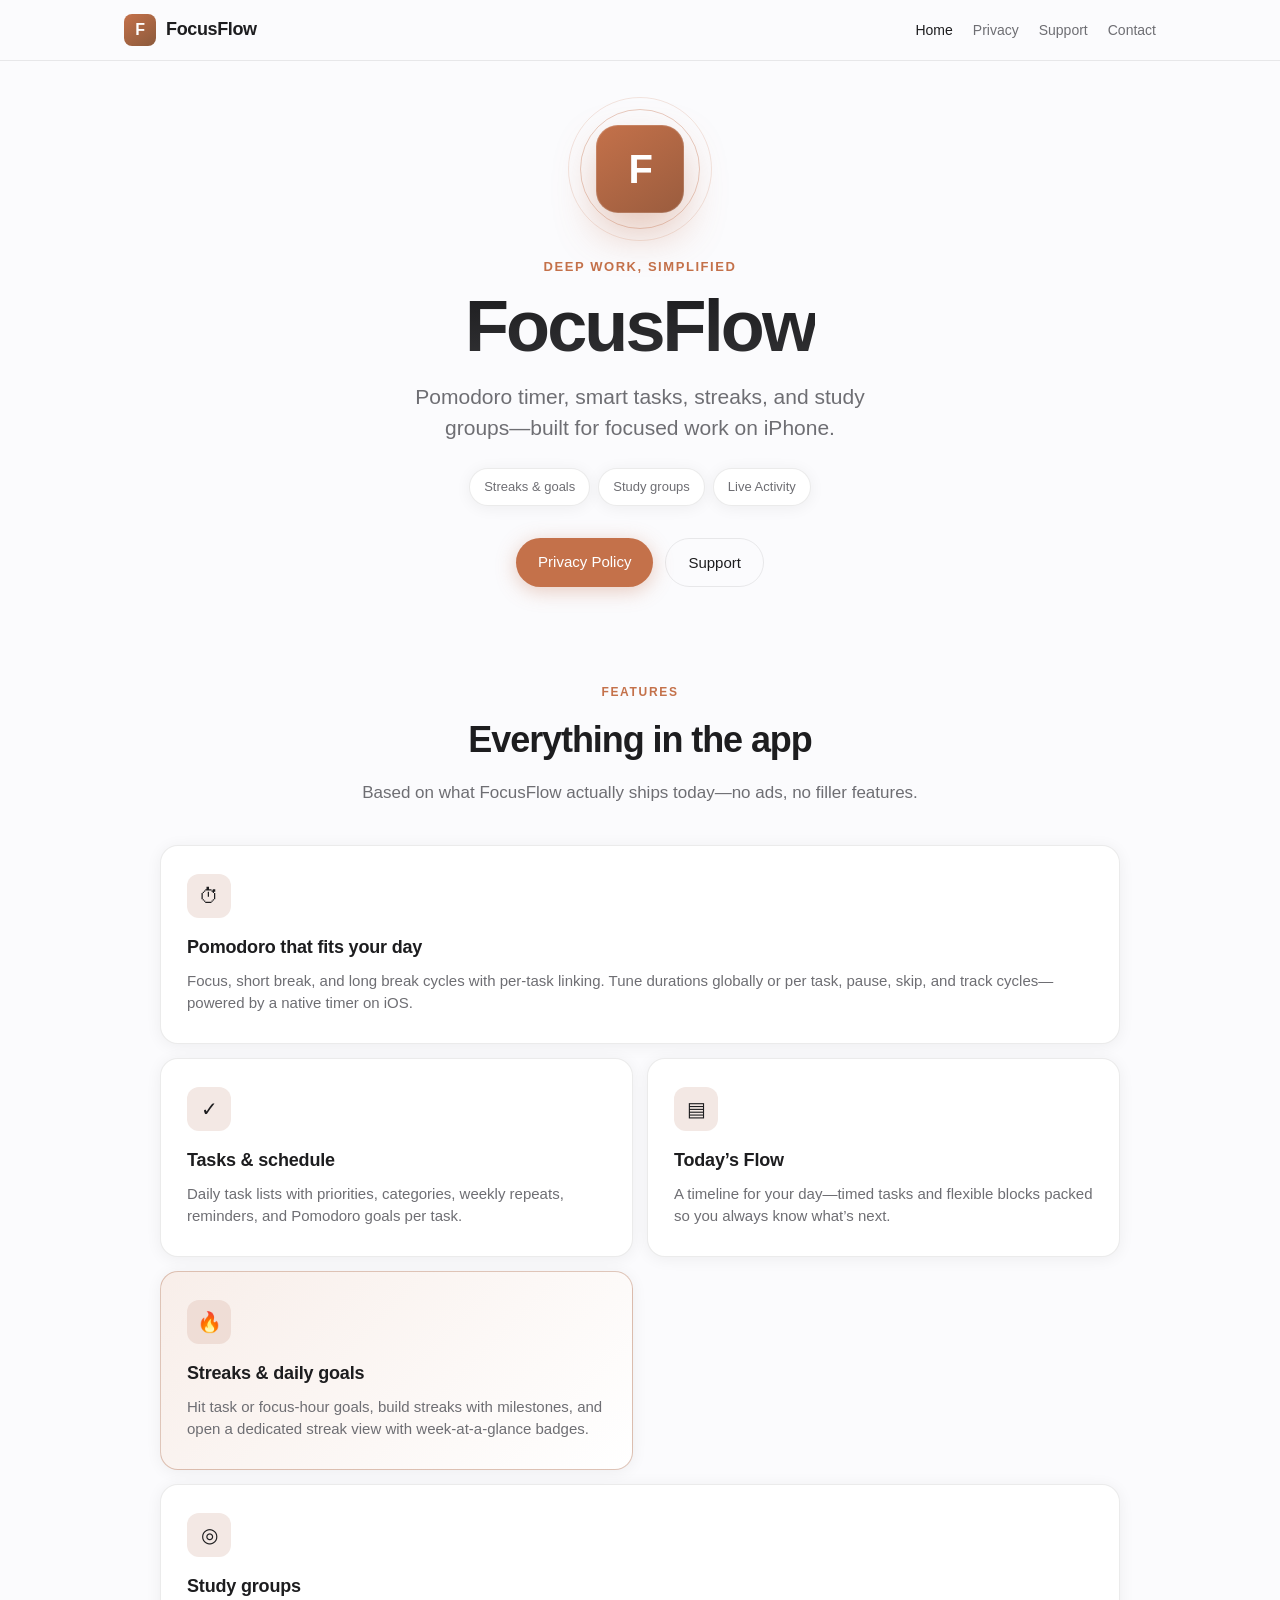
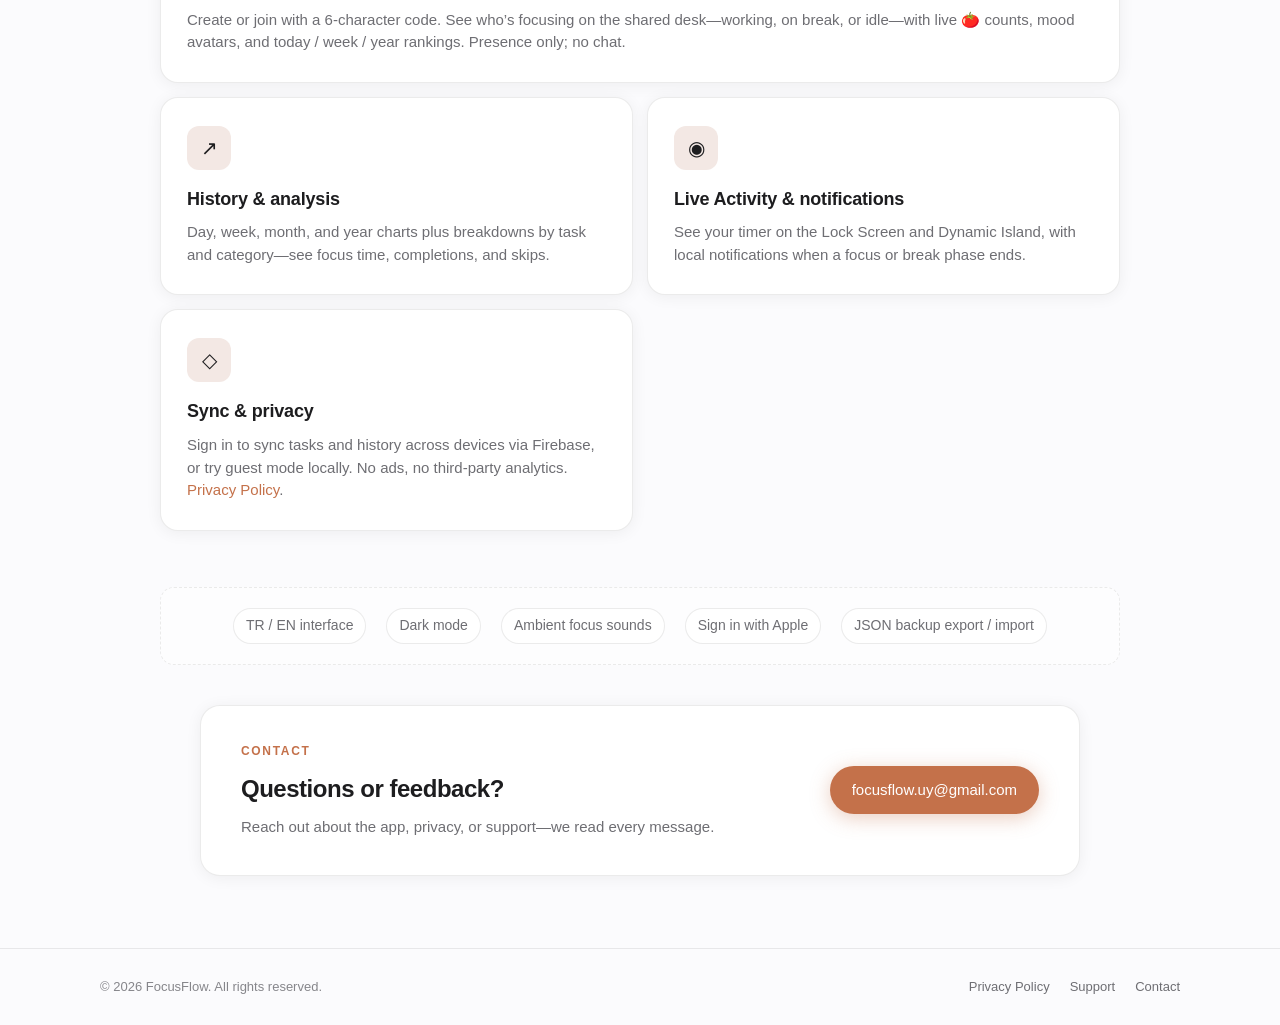
==== commit fc329513: "Remove Apple Watch mention from homepage feature copy. Co-authored-by: Cursor <cursoragent@cursor.co" ====
--- a/index.html
+++ b/index.html
@@ -90,8 +90,8 @@
         </article>
         <article class="feature-card">
           <span class="feature-icon" aria-hidden="true">◉</span>
-          <h3>iPhone &amp; Apple Watch</h3>
-          <p>Live Activity on the Lock Screen and Dynamic Island, local notifications, and Watch controls to start, pause, or skip without opening the phone.</p>
+          <h3>Live Activity &amp; notifications</h3>
+          <p>See your timer on the Lock Screen and Dynamic Island, with local notifications when a focus or break phase ends.</p>
         </article>
         <article class="feature-card">
           <span class="feature-icon" aria-hidden="true">◇</span>
